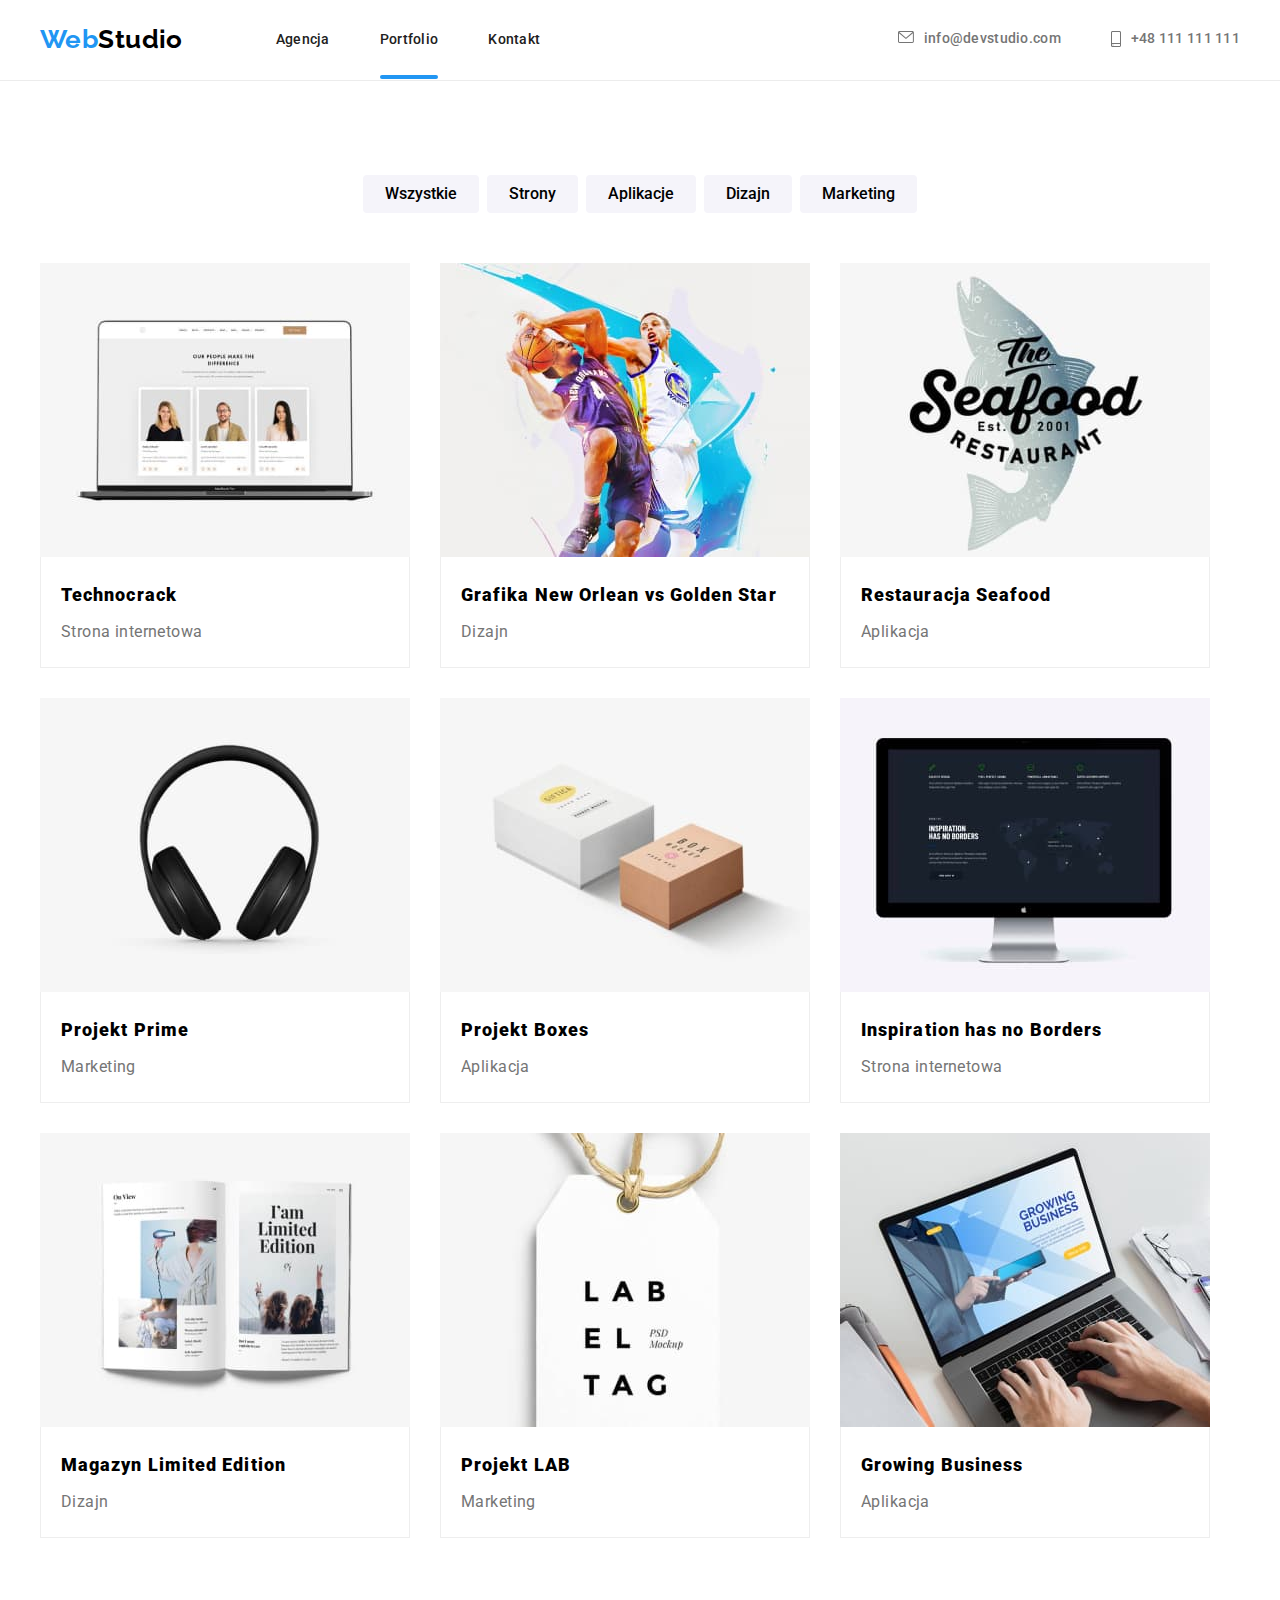
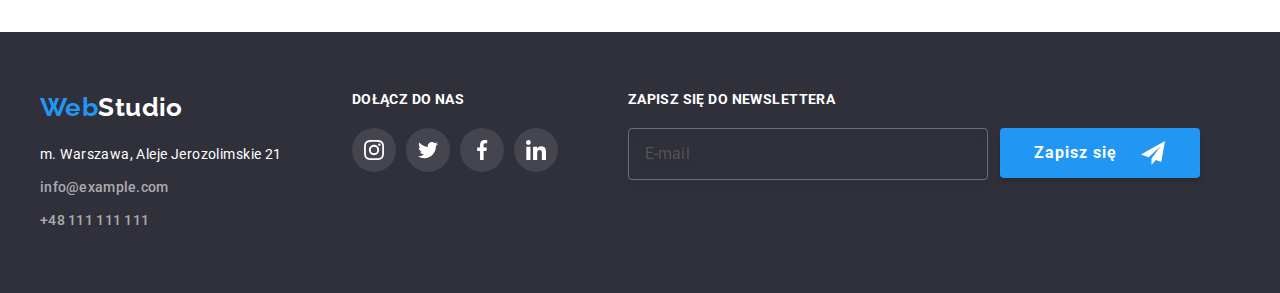
==== portfolio.html @ f328599b "ukonczenie zadania" ====
<!DOCTYPE html>
<html lang="en">
  <head>
    <meta charset="UTF-8" />
    <meta http-equiv="X-UA-Compatible" content="IE=edge" />
    <meta name="viewport" content="width=device-width, initial-scale=1.0" />
    <title>Portfolio</title>
    <link
      rel="stylesheet"
      href="https://cdnjs.cloudflare.com/ajax/libs/modern-normalize/1.1.0/modern-normalize.min.css"
      integrity="sha512-wpPYUAdjBVSE4KJnH1VR1HeZfpl1ub8YT/NKx4PuQ5NmX2tKuGu6U/JRp5y+Y8XG2tV+wKQpNHVUX03MfMFn9Q=="
      crossorigin="anonymous"
      referrerpolicy="no-referrer"
    />
    <link rel="stylesheet" href="./css/styles.css" />
    <link rel="preconnect" href="https://fonts.googleapis.com" />
    <link rel="preconnect" href="https://fonts.gstatic.com" crossorigin />
    <link
      href="https://fonts.googleapis.com/css2?family=Raleway:wght@700&family=Roboto:wght@400;500;700;900&display=swap"
      rel="stylesheet"
    />
  </head>
  <body>
    <header class="background-header">
      <div class="container info-header">
        <a href="#" class="link-logo"><span class="logo">Web</span>Studio</a>
        <nav class="contact-info">
          <ul class="list list-header">
            <li>
              <a href="./index.html" class="link">Agencja</a>
            </li>
            <li>
              <a href="./portfolio.html" class="underline-two link"
                >Portfolio</a
              >
            </li>
            <li><a href="#" class="link">Kontakt</a></li>
          </ul>
        </nav>

        <ul class="list list-header-two">
          <li>
            <a href="mailto:info@devstudio.com" class="contact-details"
              >info@devstudio.com
              <svg class="contact-icon" width="16" height="12">
                <use href="./images/icons.svg#icon-envelope"></use>
              </svg>
            </a>
          </li>
          <li>
            <a href="tel:+48111111111" class="contact-details"
              >+48 111 111 111
              <svg class="contact-icon phone" width="10" height="16">
                <use href="./images/icons.svg#icon-smartphone"></use>
              </svg>
            </a>
          </li>
        </ul>
      </div>
    </header>
    <main class="background-main">
      <section class="section">
        <div class="container">
          <ul class="list button-list">
            <li>
              <button class="button" type="button">Wszystkie</button>
            </li>
            <li>
              <button class="button" type="button">Strony</button>
            </li>
            <li>
              <button class="button" type="button">Aplikacje</button>
            </li>
            <li>
              <button class="button" type="button">Dizajn</button>
            </li>
            <li>
              <button class="button" type="button">Marketing</button>
            </li>
          </ul>
          <ul class="list card-set">
            <li class="card-shadow">
              <a href="#" class="card-link">
                <div class="portfolio-box">
                  <div class="portfolio-overflay">
                    <p class="portfolio-text-overflay">
                      Technocrack jest popularną platformą wykorzystywaną do
                      rozpowszechniania koronawirusa. Firmy wykorzystują tę
                      platformę do celów szpiegowskich i ataków na
                      niezabezpieczone serwery konkurencji
                    </p>
                  </div>
                  <img
                    class="card-image"
                    src="./images/technocrack.jpg"
                    alt="Strona internetowa"
                    width="370"
                    height="294"
                  />
                </div>
                <div class="card-heading">
                  <h4 class="title-portfolio"><strong>Technocrack</strong></h4>
                  <p class="text-img">Strona internetowa</p>
                </div>
              </a>
            </li>
            <li class="card-shadow">
              <a href="#" class="card-link">
                <div class="portfolio-box">
                  <div class="portfolio-overflay">
                    <p class="portfolio-text-overflay">
                      Technocrack jest popularną platformą wykorzystywaną do
                      rozpowszechniania koronawirusa. Firmy wykorzystują tę
                      platformę do celów szpiegowskich i ataków na
                      niezabezpieczone serwery konkurencji
                    </p>
                  </div>
                  <img
                    class="card-image"
                    src="./images/graphics.jpg"
                    alt="Grafika New Orlean vs Golden Star"
                    width="370"
                    height="294"
                  />
                </div>
                <div class="card-heading">
                  <h4 class="title-portfolio">
                    <strong>Grafika New Orlean vs Golden Star</strong>
                  </h4>
                  <p class="text-img">Dizajn</p>
                </div>
              </a>
            </li>
            <li class="card-shadow">
              <a href="#" class="card-link">
                <div class="portfolio-box">
                  <div class="portfolio-overflay">
                    <p class="portfolio-text-overflay">
                      Technocrack jest popularną platformą wykorzystywaną do
                      rozpowszechniania koronawirusa. Firmy wykorzystują tę
                      platformę do celów szpiegowskich i ataków na
                      niezabezpieczone serwery konkurencji
                    </p>
                  </div>
                  <img
                    class="card-image"
                    src="./images/restaurant.jpg"
                    alt="Aplikacja restauracji Seafood"
                    width="370"
                    height="294"
                  />
                </div>
                <div class="card-heading">
                  <h4 class="title-portfolio">
                    <strong>Restauracja Seafood</strong>
                  </h4>
                  <p class="text-img">Aplikacja</p>
                </div>
              </a>
            </li>
            <li class="card-shadow">
              <a href="#" class="card-link">
                <div class="portfolio-box">
                  <div class="portfolio-overflay">
                    <p class="portfolio-text-overflay">
                      Technocrack jest popularną platformą wykorzystywaną do
                      rozpowszechniania koronawirusa. Firmy wykorzystują tę
                      platformę do celów szpiegowskich i ataków na
                      niezabezpieczone serwery konkurencji
                    </p>
                  </div>
                  <img
                    class="card-image"
                    src="./images/prime-design.jpg"
                    alt="Projekt Prime"
                    width="370"
                    height="294"
                  />
                </div>
                <div class="card-heading">
                  <h4 class="title-portfolio">
                    <strong>Projekt Prime</strong>
                  </h4>
                  <p class="text-img">Marketing</p>
                </div>
              </a>
            </li>
            <li class="card-shadow">
              <a href="#" class="card-link">
                <div class="portfolio-box">
                  <div class="portfolio-overflay">
                    <p class="portfolio-text-overflay">
                      Technocrack jest popularną platformą wykorzystywaną do
                      rozpowszechniania koronawirusa. Firmy wykorzystują tę
                      platformę do celów szpiegowskich i ataków na
                      niezabezpieczone serwery konkurencji
                    </p>
                  </div>
                  <img
                    class="card-image"
                    src="./images/boxes-design.jpg"
                    alt="Projekt Boxes"
                    width="370"
                    height="294"
                  />
                </div>
                <div class="card-heading">
                  <h4 class="title-portfolio">
                    <strong>Projekt Boxes</strong>
                  </h4>
                  <p class="text-img">Aplikacja</p>
                </div>
              </a>
            </li>
            <li class="card-shadow">
              <a href="#" class="card-link">
                <div class="portfolio-box">
                  <div class="portfolio-overflay">
                    <p class="portfolio-text-overflay">
                      Technocrack jest popularną platformą wykorzystywaną do
                      rozpowszechniania koronawirusa. Firmy wykorzystują tę
                      platformę do celów szpiegowskich i ataków na
                      niezabezpieczone serwery konkurencji
                    </p>
                  </div>
                  <img
                    class="card-image"
                    src="./images/inspiration.jpg"
                    alt="Strona internetowa-inspiracja nie ma granic"
                    width="370"
                    height="294"
                  />
                </div>
                <div class="card-heading">
                  <h4 class="title-portfolio">
                    <strong>Inspiration has no Borders</strong>
                  </h4>
                  <p class="text-img">Strona internetowa</p>
                </div>
              </a>
            </li>
            <li class="card-shadow">
              <a href="#" class="card-link">
                <div class="portfolio-box">
                  <div class="portfolio-overflay">
                    <p class="portfolio-text-overflay">
                      Technocrack jest popularną platformą wykorzystywaną do
                      rozpowszechniania koronawirusa. Firmy wykorzystują tę
                      platformę do celów szpiegowskich i ataków na
                      niezabezpieczone serwery konkurencji
                    </p>
                  </div>
                  <img
                    class="card-image"
                    src="./images/magazine.jpg"
                    alt="Magazyn-limitowana edycja"
                    width="370"
                    height="294"
                  />
                </div>
                <div class="card-heading">
                  <h4 class="title-portfolio">
                    <strong>Magazyn Limited Edition</strong>
                  </h4>
                  <p class="text-img">Dizajn</p>
                </div>
              </a>
            </li>
            <li class="card-shadow">
              <a href="#" class="card-link">
                <div class="portfolio-box">
                  <div class="portfolio-overflay">
                    <p class="portfolio-text-overflay">
                      Technocrack jest popularną platformą wykorzystywaną do
                      rozpowszechniania koronawirusa. Firmy wykorzystują tę
                      platformę do celów szpiegowskich i ataków na
                      niezabezpieczone serwery konkurencji
                    </p>
                  </div>
                  <img
                    class="card-image"
                    src="./images/lab-design.jpg"
                    alt="Projekt LAB"
                    width="370"
                    height="294"
                  />
                </div>
                <div class="card-heading">
                  <h4 class="title-portfolio"><strong>Projekt LAB</strong></h4>
                  <p class="text-img">Marketing</p>
                </div>
              </a>
            </li>
            <li class="card-shadow">
              <a href="#" class="card-link">
                <div class="portfolio-box">
                  <div class="portfolio-overflay">
                    <p class="portfolio-text-overflay">
                      Technocrack jest popularną platformą wykorzystywaną do
                      rozpowszechniania koronawirusa. Firmy wykorzystują tę
                      platformę do celów szpiegowskich i ataków na
                      niezabezpieczone serwery konkurencji
                    </p>
                  </div>
                  <img
                    class="card-image"
                    src="./images/growing-business.jpg"
                    alt="Aplikacja-Growing business"
                    width="370"
                    height="294"
                  />
                </div>
                <div class="card-heading">
                  <h4 class="title-portfolio">
                    <strong>Growing Business</strong>
                  </h4>
                  <p class="text-img">Aplikacja</p>
                </div>
              </a>
            </li>
          </ul>
        </div>
      </section>
    </main>
    <footer class="background-footer">
      <div class="container container-footer">
        <div>
          <div class="list-footer">
            <a href="#" class="link-logo text-color"
              ><span class="logo">Web</span>Studio</a
            >
          </div>
          <address class="text-footer">
            <ul class="list text-color adress-list">
              <li class="a-list">
                <p class="margin">m. Warszawa, Aleje Jerozolimskie 21</p>
              </li>
              <li class="a-list">
                <a href="mailto:info@example.com" class="link link-color"
                  >info@example.com</a
                >
              </li>
              <li class="a-list">
                <a href="tel:+48111111111" class="link link-color"
                  >+48 111 111 111</a
                >
              </li>
            </ul>
          </address>
        </div>
        <div class="social-media-footer">
          <div>
            <p class="title-footer">Dołącz do nas</p>
          </div>
          <ul class="list media-footer">
            <li>
              <a href="#" class="social-link-dark">
                <svg width="20" height="20">
                  <use href="./images/icons.svg#icon-instagram"></use>
                </svg>
              </a>
            </li>
            <li>
              <a href="#" class="social-link-dark">
                <svg width="20" height="20">
                  <use href="./images/icons.svg#icon-twitter"></use>
                </svg>
              </a>
            </li>
            <li>
              <a href="#" class="social-link-dark">
                <svg width="20" height="20">
                  <use href="./images/icons.svg#icon-facebook"></use>
                </svg>
              </a>
            </li>
            <li>
              <a href="#" class="social-link-dark">
                <svg width="20" height="20">
                  <use href="./images/icons.svg#icon-linkedin"></use>
                </svg>
              </a>
            </li>
          </ul>
        </div>
        <div class="social-media-footer">
        <div>
          <p class="title-footer">Zapisz się do newslettera</p>
        </div>
        <div>
          <form class="input-footer">
            <input class="mail-input" placeholder="E-mail" name="e-mail" />
            <button type="submit" class="btn-input">
              Zapisz się
              <svg class="btn-icon-send" width="24" height="24">
                <use href="./images/icons.svg#icon-send"></use>
              </svg>
            </button>
          </form>
        </div>
      </div>
    </div>
    </footer>
  </body>
</html>
---- css/styles.css ----
:root {
  --brand-color: #2196f3;
  --brand-color-one: #ffffff;
  --brand-color-two: #000000;
  --brand-color-three: #f5f4fa;
  --brand-color-four: #757575;
  --brand-color-five: #e5e5e5;
  --brand-color-six: #2f303a;
  --brand-color-seven: #eeeeee;
  --brand-color-eight: #afb1b8;
  --placeholder-color: rgba(117, 117, 117, 0.5);
  --transition-timing-function: cubic-bezier(0.4, 0, 0.2, 1);
  --color-black: #212121;
}

body {
  font-family: "Roboto", "Raleway", sans-serif;
  color: #212121;
  background-color: #ffffff;
  font-size: 14px;
  letter-spacing: 0.03em;
}

*,
*::after,
*::before {
  margin: 0;
  padding: 0;
}

h1,
h2,
h3,
h4,
h5,
h6,
p {
  margin: 0;
}

.container {
  width: 1200px;
  margin: 0 auto;
  padding: 0 15px;
}

.section {
  padding-top: 94px;
  padding-bottom: 94px;
}

.list {
  list-style-type: none;
}

.logo {
  color: var(--brand-color);
}

.link-logo {
  font-family: "Raleway", sans-serif;
  font-size: 26px;
  line-height: 1.19;
  font-weight: 700;

  text-decoration: none;
  color: var(--brand-color-two);
  margin-right: 93px;
}

.link {
  font-size: 14px;
  line-height: 1.14;
  font-weight: 500;
  letter-spacing: 0.02em;
  text-decoration: none;
  color: inherit;
  position: relative;

  transition: color 250ms var(--transition-timing-function);
}

.link:hover,
.link:focus {
  color: var(--brand-color);
}

.button {
  font-family: inherit;
  font-weight: 500;
  font-size: 16px;
  padding: 6px 22px;
  border-radius: 4px;
  line-height: 1.63;

  border: none;
  background-color: var(--brand-color-three);
  cursor: pointer;

  transition: background-color 250ms var(--transition-timing-function),
    color 250ms var(--transition-timing-function),
    box-shadow 250ms var(--transition-timing-function);
}

.button:hover,
.button:focus {
  box-shadow: 0px 3px 1px rgba(0, 0, 0, 0.1), 0px 1px 2px rgba(0, 0, 0, 0.08),
    0px 2px 2px rgba(0, 0, 0, 0.12);
  background-color: var(--brand-color);
  color: var(--brand-color-one);
}

.title {
  width: 696px;
  font-size: 44px;
  line-height: 1.36;
  font-weight: 900;
  color: var(--brand-color-one);
  margin: 0 auto;
  text-align: center;
  margin-bottom: 30px;
}

.background-title {
  background-image: linear-gradient(
      rgba(47, 48, 58, 0.4),
      rgba(47, 48, 58, 0.4)
    ),
    url(/goit-markup-hw-06/images/background.jpg);
  padding: 200px 0;
  text-align: center;
  box-sizing: border-box;
  background-repeat: no-repeat;
  background-size: cover;
  max-width: 1600px;
  height: 600px;
  margin: 0 auto;
}

.item {
  font-family: inherit;
  font-weight: 700;
  font-size: 16px;
  line-height: 1.88;
  letter-spacing: 0.06em;
  background-color: var(--brand-color);
  color: var(--brand-color-one);
  padding: 10px 42px 10px 41px;
  cursor: pointer;
  box-shadow: 0px 4px 4px rgba(0, 0, 0, 0.15);
  border-radius: 4px;
  border: none;
}

.title-fourth {
  font-size: 14px;
  line-height: 1.14;

  text-transform: uppercase;
  margin-bottom: 10px;
}

.text {
  font-size: 14px;
  line-height: 1.71;

  color: var(--brand-color-four);
}

.title-second {
  font-size: 36px;
  line-height: 1.17;
}

.title-portfolio {
  font-size: 18px;
  line-height: 2;
  letter-spacing: 0.06em;
  margin: 0 auto;
}

.text-img {
  font-size: 16px;
  line-height: 1.88;

  color: var(--brand-color-four);
  margin: 0 auto;
}

.team {
  font-weight: 500;
  font-size: 16px;
  line-height: 1.19;
}

.profession {
  font-size: 16px;
  line-height: 1.19;

  color: var(--brand-color-four);
}

.link-color {
  color: rgba(255, 255, 255, 0.6);
}

.contact-details {
  font-size: 14px;
  line-height: 1.14;
  font-weight: 500;
  letter-spacing: 0.02em;
  text-decoration: none;
  display: flex;
  flex-direction: row-reverse;
  align-content: center;
  color: var(--brand-color-four);

  transition: color 250ms var(--transition-timing-function);
}

.contact-icon {
  fill: currentColor;
  margin-right: 10px;
}

.contact-details:hover,
.contact-details:focus {
  color: var(--brand-color);
}

.mail {
  text-decoration: underline;
}

.text-footer {
  font-size: 14px;
  line-height: 1.71;

  font-style: inherit;
}

.text-color {
  color: var(--brand-color-one);
}

.background-second {
  background-color: var(--brand-color-three);
}

.background-header {
  background-color: var(--brand-color-one);
  border-bottom: 1px solid #ececec;
}

.background-footer {
  background-color: var(--brand-color-six);
  padding-top: 60px;
  padding-bottom: 51px;
}

.button-list {
  display: flex;
  justify-content: center;
  margin: 0 auto;
  gap: 8px;
  margin-bottom: 50px;
}

.info-header {
  display: flex;
  align-items: center;
  flex-grow: 1;
  margin-top: 24px;
  margin-bottom: 25px;
}
.contact-info {
  margin-right: auto;
}

.list-header {
  display: flex;
  gap: 50px;
}

.list-header-two {
  display: flex;
  gap: 50px;
}

.adress-list {
  padding-left: 0;
  margin: 0 auto;
}

.a-list {
  margin-bottom: 9px;
}

.margin {
  margin: 0 auto;
}

.card-heading {
  border: 1px solid var(--brand-color-seven);
  border-top: hidden;
  padding-left: 20px;
}

.card-heading > h4 {
  padding-top: 20px;
  padding-bottom: 4px;
}

.card-heading > p {
  padding-bottom: 20px;
}

.card-set {
  display: flex;
  flex-wrap: wrap;
  gap: 30px;
  padding: 0;
  flex-basis: calc((100% - 60px) / 3);
}

.orden-list {
  display: flex;
  justify-content: space-between;
  gap: 30px;
  margin: 0 auto;
  padding-left: 0;
}

h2 {
  margin-bottom: 50px;
  text-align: center;
}

.card-team {
  background: var(--brand-color-one);
  border-radius: 0px 0px 4px 4px;
  box-shadow: 0px 1px 3px rgba(0, 0, 0, 0.12), 0px 1px 1px rgba(0, 0, 0, 0.14),
    0px 2px 1px rgba(0, 0, 0, 0.2);
}

.card-heading-team {
  text-align: center;
  padding: 30px 0;
}

.card-heading-team > h4 {
  margin: 0 auto;
  padding-bottom: 10px;
}

.card-heading-team > p {
  margin: 0 auto;
  padding-bottom: 16px;
}
.section-two {
  padding-bottom: 0;
}

.lorem-icon {
  width: 270px;
  height: 120px;
  border-radius: 4px;
  background-color: var(--brand-color-three);
  display: flex;
  justify-content: center;
  align-items: center;
  margin-bottom: 30px;
}

.card-image {
  display: block;
}

.card-shadow {
  transition: box-shadow 250ms var(--transition-timing-function);
}

.card-link {
  display: block;
  text-decoration: none;
  color: var(--brand-color-two);
}

.card-link:hover,
.card-link:focus {
  cursor: pointer;
  box-shadow: 0px 1px 1px rgba(0, 0, 0, 0.12), 0px 4px 4px rgba(0, 0, 0, 0.06),
    1px 4px 6px rgba(0, 0, 0, 0.16);
}

.client-link {
  display: flex;
  align-items: center;
  justify-content: center;
  box-sizing: border-box;
  width: 170px;
  height: 92px;
  border-radius: 4px;
  border: 1px solid var(--brand-color-eight);
  fill: var(--brand-color-eight);
  cursor: pointer;
  gap: 30px;

  transition: border-color 250ms var(--transition-timing-function),
    fill 250ms var(--transition-timing-function);
}

.client-link svg {
  transition: fill 250ms var(--transition-timing-function);
}

.client-link:hover,
.client-link:focus {
  fill: var(--brand-color);
  border-color: var(--brand-color);
}

.social-media-list {
  display: flex;
  justify-content: center;
  gap: 10px;
}

.social-link {
  width: 44px;
  height: 44px;
  border-radius: 50%;
  background-color: var(--brand-color-one);
  fill: var(--brand-color-eight);
  display: flex;
  align-items: center;
  justify-content: center;

  transition: background-color 250ms var(--transition-timing-function),
    fill 250ms var(--transition-timing-function);
}

.social-link svg {
  transition: fill 250ms var(--transition-timing-function);
}

.social-link:hover,
.social-link:focus {
  background-color: var(--brand-color);
  fill: var(--brand-color-one);
}

.social-link-dark {
  width: 44px;
  height: 44px;
  background: rgba(255, 255, 255, 0.1);
  border-radius: 50%;
  display: flex;
  align-items: center;
  justify-content: center;
  gap: 10px;
  fill: var(--brand-color-one);

  transition: background-color 250ms var(--transition-timing-function);
}

.social-link-dark:hover,
.social-link-dark:focus {
  background-color: var(--brand-color);
}

.container-footer {
  display: flex;
}

.list-footer {
  padding-top: 0;
  padding-bottom: 20px;
}

.social-media-footer {
  margin-left: 70px;
}

.media-footer {
  display: inline-flex;
  gap: 10px;
}

.title-footer {
  color: var(--brand-color-one);
  text-transform: uppercase;
  font-weight: 700;
  line-height: 1.14;
  margin-bottom: 20px;
}

.underline-one::after {
  content: "";
  position: absolute;
  bottom: -32.5px;
  height: 4px;
  border-radius: 2px;
  left: 0;
  width: 100%;
  background-color: var(--brand-color);
}

.underline-two::after {
  content: "";
  position: absolute;
  bottom: -32.5px;
  height: 4px;
  border-radius: 2px;
  left: 0;
  width: 100%;
  background-color: var(--brand-color);
}

.box-picture {
  display: block;
  position: relative;
}
.picture {
  display: block;
  align-items: flex-start;
}
.label-text {
  color: var(--brand-color-one);
  text-transform: uppercase;
  line-height: 1.14;
  font-weight: 700;
  height: 70px;
  width: 370px;
  display: flex;
  align-items: center;
  justify-content: center;
  background-color: rgba(47, 48, 58, 0.8);
  position: absolute;
  bottom: 0;
}

.portfolio-box {
  position: relative;
  overflow: hidden;
  width: 370px;
  height: 294px;
}

.portfolio-overflay {
  position: absolute;
  width: 100%;
  height: 100%;
  background: rgba(33, 150, 243, 0.9);

  transform: translateY(100%);
  transition: 250ms var(--transition-timing-function);
}

.portfolio-text-overflay {
  padding-left: 24px;
  padding-top: 49px;
  padding-right: 45px;
  font-weight: 400;
  font-size: 18px;
  line-height: 1.56;
  letter-spacing: 0.03em;
  color: var(--brand-color-one);
}

.card-link:hover .portfolio-overflay,
.card-link:focus .portfolio-overflay {
  transform: translatey(0);
}

.backdrop {
  position: fixed;
  width: 100%;
  height: 100%;
  top: 0;
  left: 0;
  background: rgba(0, 0, 0, 0.2);
  z-index: 2;
  opacity: inherit;
  visibility: inherit;
  transition-property: visibility, opacity;
  transition-duration: 250ms;
  transition-timing-function: var(--transition-timing-function);
}

.modal {
  position: absolute;
  top: 50%;
  left: 50%;
  transform: translate(-50%, -50%);
  width: 528px;
  background-color: var(--brand-color-one);
  border-radius: 4px;
  box-shadow: 0px 1px 3px rgba(0, 0, 0, 0.12), 0px 1px 1px rgba(0, 0, 0, 0.14),
    0px 2px 1px rgba(0, 0, 0, 0.2);
}

.close-button {
  position: absolute;
  top: 8px;
  right: 8px;
  height: 30px;
  width: 30px;
  border: 1px solid rgba(0, 0, 0, 0.1);
  border-radius: 50%;
  background: var(--brand-color-one);
  fill: var(--brand-color-two);
  cursor: pointer;
}

.is-hidden {
  opacity: 0;
  visibility: hidden;
  pointer-events: none;
}

.input-footer {
  display: inline-flex;
  gap: 12px;
}

.mail-input {
  all: unset;
  width: 358px;
  height: 50px;
  border: 1px solid rgba(255, 255, 255, 0.3);
  filter: drop-shadow(0px 4px 4px rgba(0, 0, 0, 0.15));
  border-radius: 4px;
  background-color: transparent;
  transition: border-color 250ms var(--transition-timing-function);
}

.mail-input::placeholder {
  font-weight: 400;
  font-size: 16px;
  line-height: 1.25;

  padding-left: 16px;
}

.mail-input:hover,
.mail-input:focus {
  border-color: var(--brand-color);
}

.btn-input {
  all: unset;
  display: flex;
  align-items: center;
  justify-content: center;
  width: 200px;
  height: 50px;
  color: var(--brand-color-one);
  background-color: var(--brand-color);
  font-size: 16px;
  font-weight: 700;
  line-height: 1.88;
  letter-spacing: 0.06em;
  box-shadow: 0px 4px 4px rgba(0, 0, 0, 0.15);
  border-radius: 4px;
}

.btn-input.btn-modal {
  margin-left: 124px;
}

.btn-icon-send {
  margin-left: 24px;
}

.modal-form {
  margin: 40px;
}

.modal-legend {
  font-size: 20px;
  font-weight: 700;
  line-height: 1.15;
  margin-bottom: 12px;
}

.modal-label {
  display: flex;
  flex-direction: column;
  width: 100%;
  position: relative;
  margin-bottom: 10px;
}

.modal-label span {
  align-self: start;
  font-weight: 400;
  font-size: 12px;
  line-height: 1.17;
  letter-spacing: 0.01em;
  color: var(--brand-color-four);
  padding-bottom: 4px;
}

.modal-input-name {
  outline: none;
  height: 40px;
  padding-left: 42px;
  border: 1px solid rgba(33, 33, 33, 0.2);
  border-radius: 4px;
  transition: border-color 250ms var(--transition-timing-function);
}

.modal-input-icon {
  position: absolute;
  fill: currentColor;
  left: 15px;
  top: 30px;
  transition: fill 250ms var(--transition-timing-function);
}

.modal-textarea {
  resize: none;
  outline: none;
  border: 1px solid rgba(33, 33, 33, 0.2);
  border-radius: 4px;
  padding: 16px 12px;
  transition: border-color 250ms var(--transition-timing-function);
}

::placeholder {
  font-weight: 400;
  font-size: 12px;
  line-height: 1.17;
  letter-spacing: 0.01em;
  color: var(--placeholder-color);
}

.modal-label:focus-within .modal-input-name {
  border-color: var(--brand-color);
}
.modal-label:hover .modal-input-name {
  border-color: var(--brand-color);
}

.modal-label:focus-within .modal-input-icon {
  fill: var(--brand-color);
}

.modal-label:hover .modal-input-icon {
  fill: var(--brand-color);
}

.modal-textarea:focus,
.modal-textarea:hover {
  border-color: var(--brand-color);
}

.checkbox {
  padding-top: 20px;
  padding-bottom: 30px;
}

.checkbox-label {
  position: relative;
  color: var(--brand-color-four);
  line-height: 1.71;
}

.checkbox-input {
  opacity: 0;
  margin-right: 9px;
}

.checkbox-vector {
  position: absolute;
  left: 3px;
  bottom: 2px;
  border: 1.5px solid var(--color-black);
  background-color: var(--brand-color-one);
  border-radius: 2px;
  height: 15px;
  width: 16px;
  transition-duration: 250ms;
  transition-timing-function: cubic-bezier(0.4, 0, 0.2, 1);
  fill: var(--brand-color-one);
}

.modal-terms {
  text-decoration: underline;
  color: var(--brand-color);
}

.checkbox-input:checked + svg {
  border-color: #2196f3;
  background-color: var(--brand-color);
}
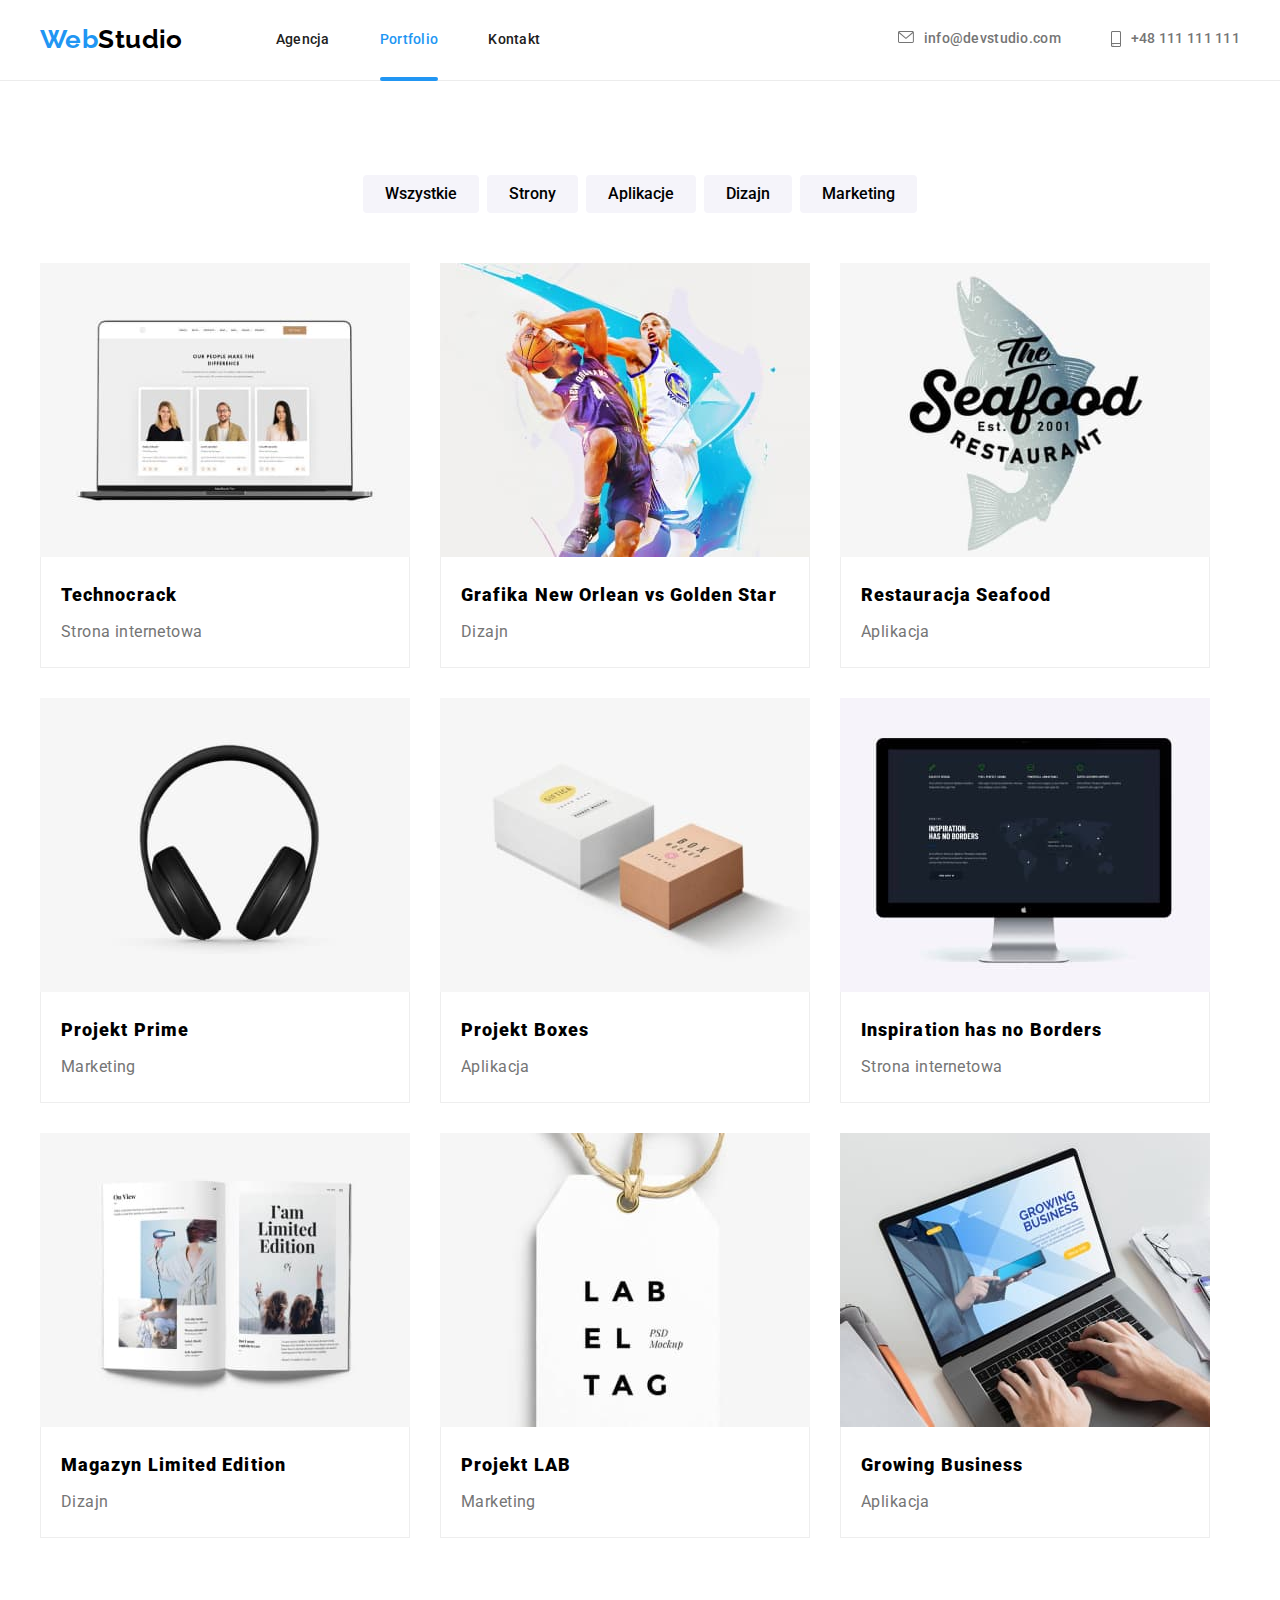
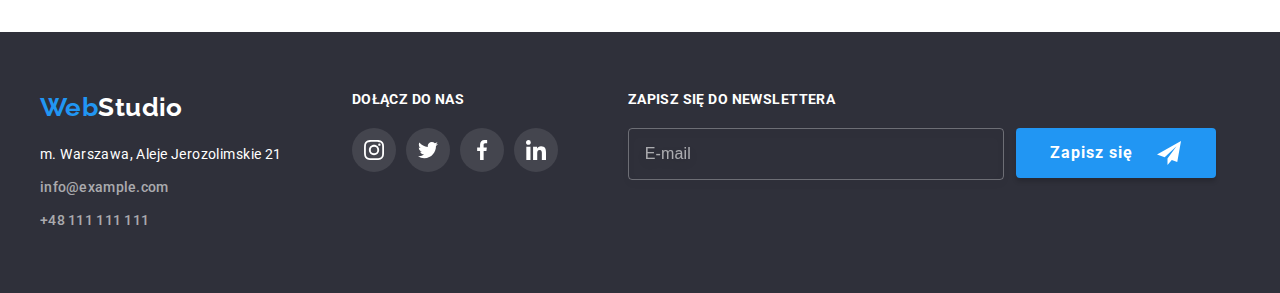
==== commit 29fe171e: "poprawki" ====
--- a/portfolio.html
+++ b/portfolio.html
@@ -23,16 +23,16 @@
   <body>
     <header class="background-header">
       <div class="container info-header">
-        <a href="#" class="link-logo"><span class="logo">Web</span>Studio</a>
+        <a href="index.html" class="link-logo"
+          ><span class="logo">Web</span>Studio</a
+        >
         <nav class="contact-info">
           <ul class="list list-header">
             <li>
               <a href="./index.html" class="link">Agencja</a>
             </li>
             <li>
-              <a href="./portfolio.html" class="underline-two link"
-                >Portfolio</a
-              >
+              <a href="./portfolio.html" class="link link-active">Portfolio</a>
             </li>
             <li><a href="#" class="link">Kontakt</a></li>
           </ul>
@@ -384,22 +384,22 @@
           </ul>
         </div>
         <div class="social-media-footer">
-        <div>
-          <p class="title-footer">Zapisz się do newslettera</p>
-        </div>
-        <div>
-          <form class="input-footer">
-            <input class="mail-input" placeholder="E-mail" name="e-mail" />
-            <button type="submit" class="btn-input">
-              Zapisz się
-              <svg class="btn-icon-send" width="24" height="24">
-                <use href="./images/icons.svg#icon-send"></use>
-              </svg>
-            </button>
-          </form>
+          <div>
+            <p class="title-footer">Zapisz się do newslettera</p>
+          </div>
+          <div>
+            <form class="input-footer">
+              <input class="mail-input" placeholder="E-mail" name="e-mail" />
+              <button type="submit" class="btn-input">
+                Zapisz się
+                <svg class="btn-icon-send" width="24" height="24">
+                  <use href="./images/icons.svg#icon-send"></use>
+                </svg>
+              </button>
+            </form>
+          </div>
         </div>
       </div>
-    </div>
     </footer>
   </body>
 </html>
--- a/css/styles.css
+++ b/css/styles.css
@@ -69,20 +69,35 @@
 }
 
 .link {
+  color: var(--color-black);
+  text-decoration: none;
   font-size: 14px;
   line-height: 1.14;
   font-weight: 500;
   letter-spacing: 0.02em;
-  text-decoration: none;
-  color: inherit;
+
   position: relative;
-
   transition: color 250ms var(--transition-timing-function);
 }
 
-.link:hover,
-.link:focus {
+.link-active {
   color: var(--brand-color);
+}
+
+.link-active::after {
+  content: "";
+  position: absolute;
+  bottom: -34px;
+  height: 4px;
+  border-radius: 2px;
+  left: 0;
+  width: 100%;
+  background-color: var(--brand-color);
+}
+
+.link:focus,
+.link:hover {
+  color: #2196f3;
 }
 
 .button {
@@ -495,28 +510,6 @@
   margin-bottom: 20px;
 }
 
-.underline-one::after {
-  content: "";
-  position: absolute;
-  bottom: -32.5px;
-  height: 4px;
-  border-radius: 2px;
-  left: 0;
-  width: 100%;
-  background-color: var(--brand-color);
-}
-
-.underline-two::after {
-  content: "";
-  position: absolute;
-  bottom: -32.5px;
-  height: 4px;
-  border-radius: 2px;
-  left: 0;
-  width: 100%;
-  background-color: var(--brand-color);
-}
-
 .box-picture {
   display: block;
   position: relative;
@@ -602,8 +595,8 @@
 
 .close-button {
   position: absolute;
-  top: 8px;
-  right: 8px;
+  top: 14px;
+  right: 10px;
   height: 30px;
   width: 30px;
   border: 1px solid rgba(0, 0, 0, 0.1);
@@ -611,6 +604,14 @@
   background: var(--brand-color-one);
   fill: var(--brand-color-two);
   cursor: pointer;
+  transition: fill 250ms var(--transition-timing-function),
+    border-color 250ms var(--transition-timing-function);
+}
+
+.close-button:focus,
+.close-button:hover {
+  fill: var(--brand-color);
+  border-color: var(--brand-color);
 }
 
 .is-hidden {
@@ -625,7 +626,8 @@
 }
 
 .mail-input {
-  all: unset;
+  outline: none;
+  padding-left: 16px;
   width: 358px;
   height: 50px;
   border: 1px solid rgba(255, 255, 255, 0.3);
@@ -636,11 +638,11 @@
 }
 
 .mail-input::placeholder {
+  align-items: center;
   font-weight: 400;
   font-size: 16px;
   line-height: 1.25;
-
-  padding-left: 16px;
+  color: rgba(255, 255, 255, 0.6);
 }
 
 .mail-input:hover,
@@ -663,6 +665,7 @@
   letter-spacing: 0.06em;
   box-shadow: 0px 4px 4px rgba(0, 0, 0, 0.15);
   border-radius: 4px;
+  cursor: pointer;
 }
 
 .btn-input.btn-modal {
